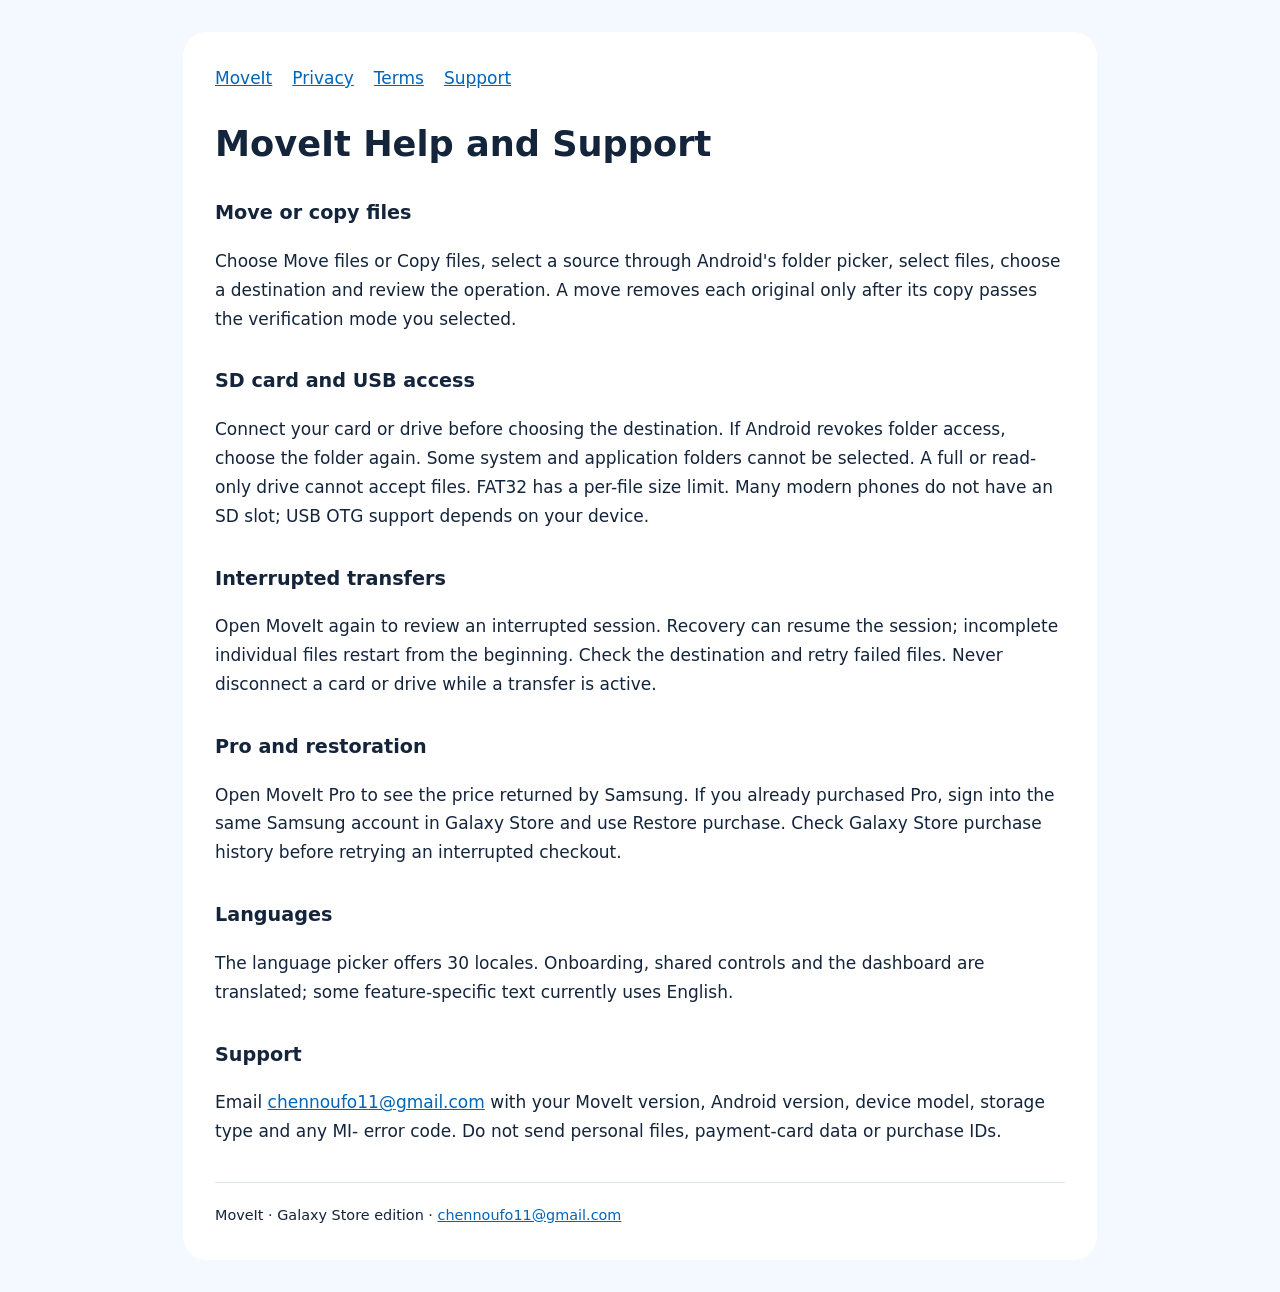
==== help.html @ 819d9bca "Prepare MoveIt Galaxy support pages and ads-off remote defaults" ====
<!doctype html>
<html lang="en"><head><meta charset="utf-8"><meta name="viewport" content="width=device-width, initial-scale=1"><title>MoveIt Help and Support</title><style>body{margin:0;background:#f4f8ff;color:#13243b;font:17px/1.7 system-ui,-apple-system,sans-serif}main{max-width:850px;margin:32px auto;padding:32px;background:white;border-radius:24px}h1{font-size:2.2rem;line-height:1.2}h2{font-size:1.2rem;margin-top:2rem}a{color:#0065b8}nav{display:flex;gap:20px;flex-wrap:wrap;margin-bottom:30px}code{overflow-wrap:anywhere}.hero{display:flex;gap:24px;align-items:center}.icon{width:112px;height:112px}footer{border-top:1px solid #dce5f0;margin-top:36px;padding-top:20px;font-size:.9rem}@media(max-width:620px){main{margin:0;padding:24px;border-radius:0}.hero{align-items:start}.icon{width:80px;height:80px}h1{font-size:1.8rem}}</style></head><body><main><nav><a href="index.html">MoveIt</a><a href="privacy.html">Privacy</a><a href="terms.html">Terms</a><a href="help.html">Support</a></nav><h1>MoveIt Help and Support</h1><h2>Move or copy files</h2><p>Choose Move files or Copy files, select a source through Android's folder picker, select files, choose a destination and review the operation. A move removes each original only after its copy passes the verification mode you selected.</p>
<h2>SD card and USB access</h2><p>Connect your card or drive before choosing the destination. If Android revokes folder access, choose the folder again. Some system and application folders cannot be selected. A full or read-only drive cannot accept files. FAT32 has a per-file size limit. Many modern phones do not have an SD slot; USB OTG support depends on your device.</p>
<h2>Interrupted transfers</h2><p>Open MoveIt again to review an interrupted session. Recovery can resume the session; incomplete individual files restart from the beginning. Check the destination and retry failed files. Never disconnect a card or drive while a transfer is active.</p>
<h2>Pro and restoration</h2><p>Open MoveIt Pro to see the price returned by Samsung. If you already purchased Pro, sign into the same Samsung account in Galaxy Store and use Restore purchase. Check Galaxy Store purchase history before retrying an interrupted checkout.</p>
<h2>Languages</h2><p>The language picker offers 30 locales. Onboarding, shared controls and the dashboard are translated; some feature-specific text currently uses English.</p>
<h2>Support</h2><p>Email <a href="mailto:chennoufo11@gmail.com">chennoufo11@gmail.com</a> with your MoveIt version, Android version, device model, storage type and any MI- error code. Do not send personal files, payment-card data or purchase IDs.</p><footer>MoveIt · Galaxy Store edition · <a href="mailto:chennoufo11@gmail.com">chennoufo11@gmail.com</a></footer></main></body></html>
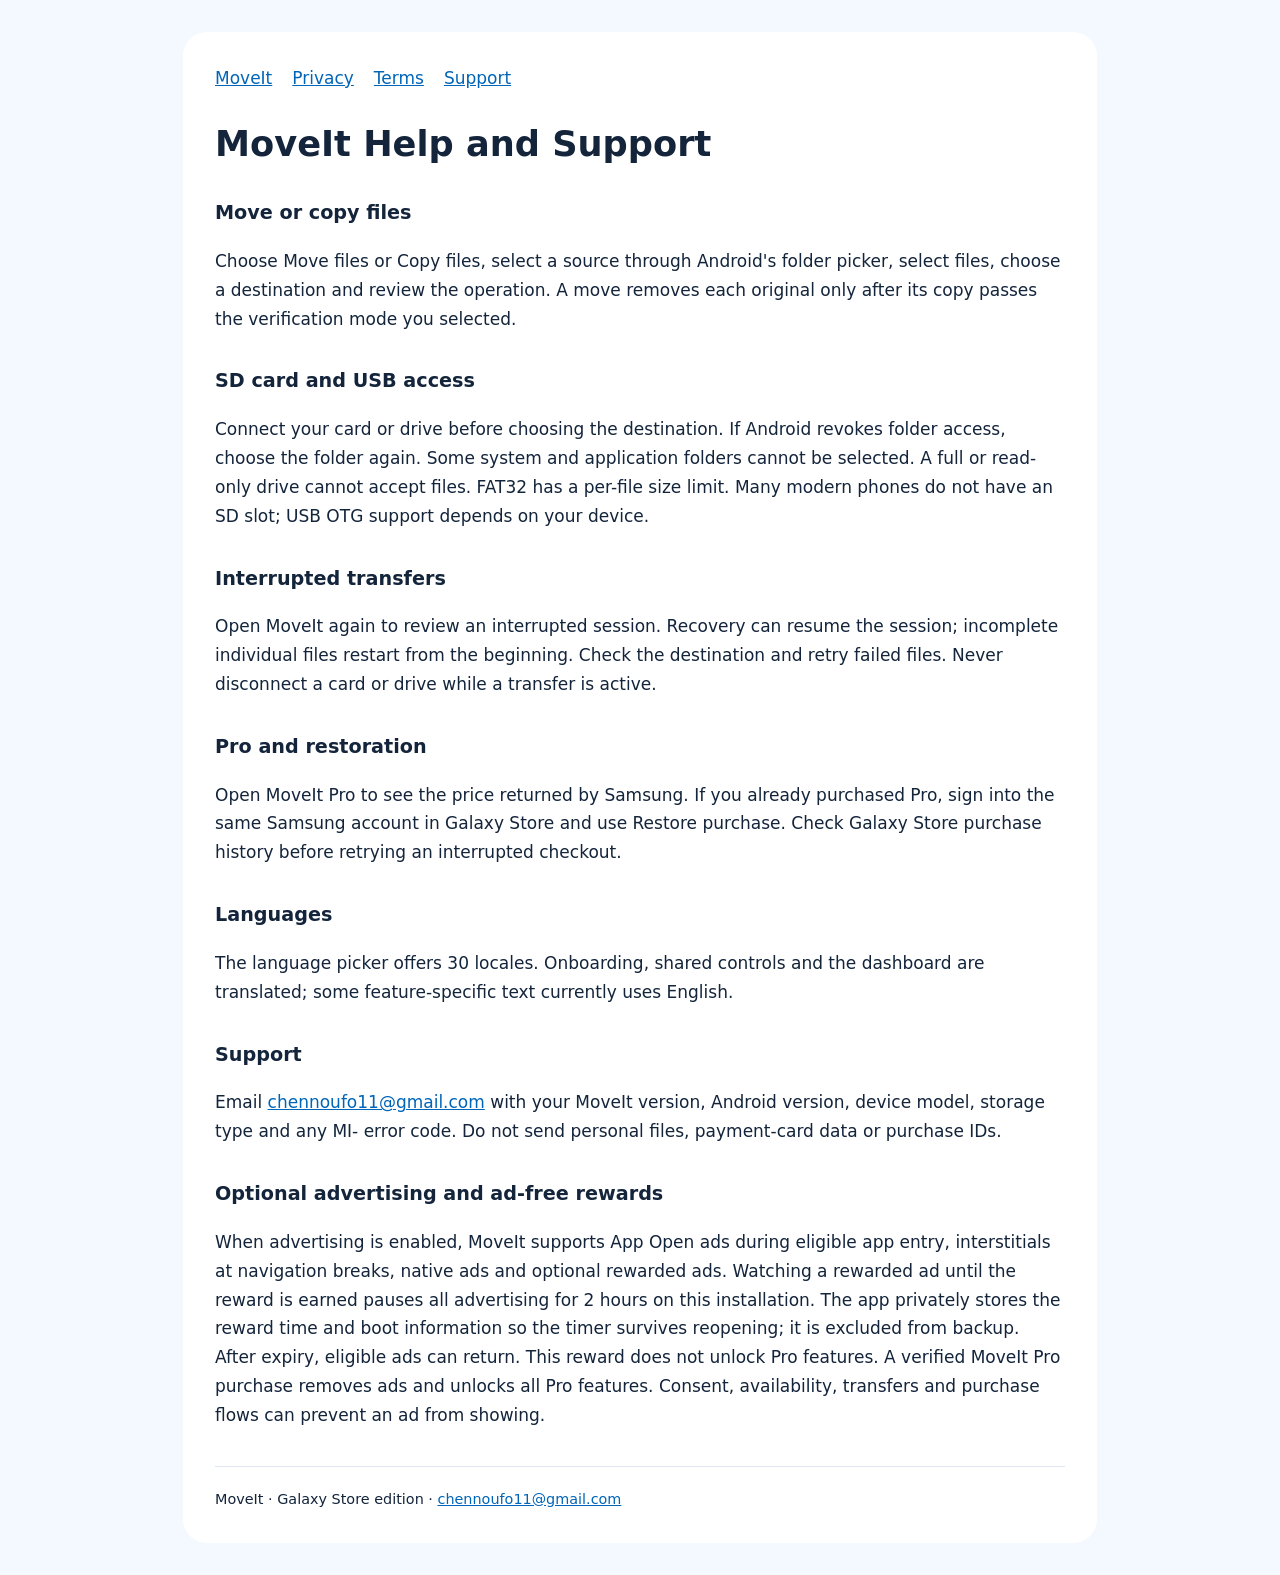
==== commit 875e2afa: "Document two-hour ad-free rewards and prepare four ad formats" ====
--- a/help.html
+++ b/help.html
@@ -4,4 +4,4 @@
 <h2>Interrupted transfers</h2><p>Open MoveIt again to review an interrupted session. Recovery can resume the session; incomplete individual files restart from the beginning. Check the destination and retry failed files. Never disconnect a card or drive while a transfer is active.</p>
 <h2>Pro and restoration</h2><p>Open MoveIt Pro to see the price returned by Samsung. If you already purchased Pro, sign into the same Samsung account in Galaxy Store and use Restore purchase. Check Galaxy Store purchase history before retrying an interrupted checkout.</p>
 <h2>Languages</h2><p>The language picker offers 30 locales. Onboarding, shared controls and the dashboard are translated; some feature-specific text currently uses English.</p>
-<h2>Support</h2><p>Email <a href="mailto:chennoufo11@gmail.com">chennoufo11@gmail.com</a> with your MoveIt version, Android version, device model, storage type and any MI- error code. Do not send personal files, payment-card data or purchase IDs.</p><footer>MoveIt · Galaxy Store edition · <a href="mailto:chennoufo11@gmail.com">chennoufo11@gmail.com</a></footer></main></body></html>
+<h2>Support</h2><p>Email <a href="mailto:chennoufo11@gmail.com">chennoufo11@gmail.com</a> with your MoveIt version, Android version, device model, storage type and any MI- error code. Do not send personal files, payment-card data or purchase IDs.</p><h2>Optional advertising and ad-free rewards</h2><p>When advertising is enabled, MoveIt supports App Open ads during eligible app entry, interstitials at navigation breaks, native ads and optional rewarded ads. Watching a rewarded ad until the reward is earned pauses all advertising for 2 hours on this installation. The app privately stores the reward time and boot information so the timer survives reopening; it is excluded from backup. After expiry, eligible ads can return. This reward does not unlock Pro features. A verified MoveIt Pro purchase removes ads and unlocks all Pro features. Consent, availability, transfers and purchase flows can prevent an ad from showing.</p><footer>MoveIt · Galaxy Store edition · <a href="mailto:chennoufo11@gmail.com">chennoufo11@gmail.com</a></footer></main></body></html>
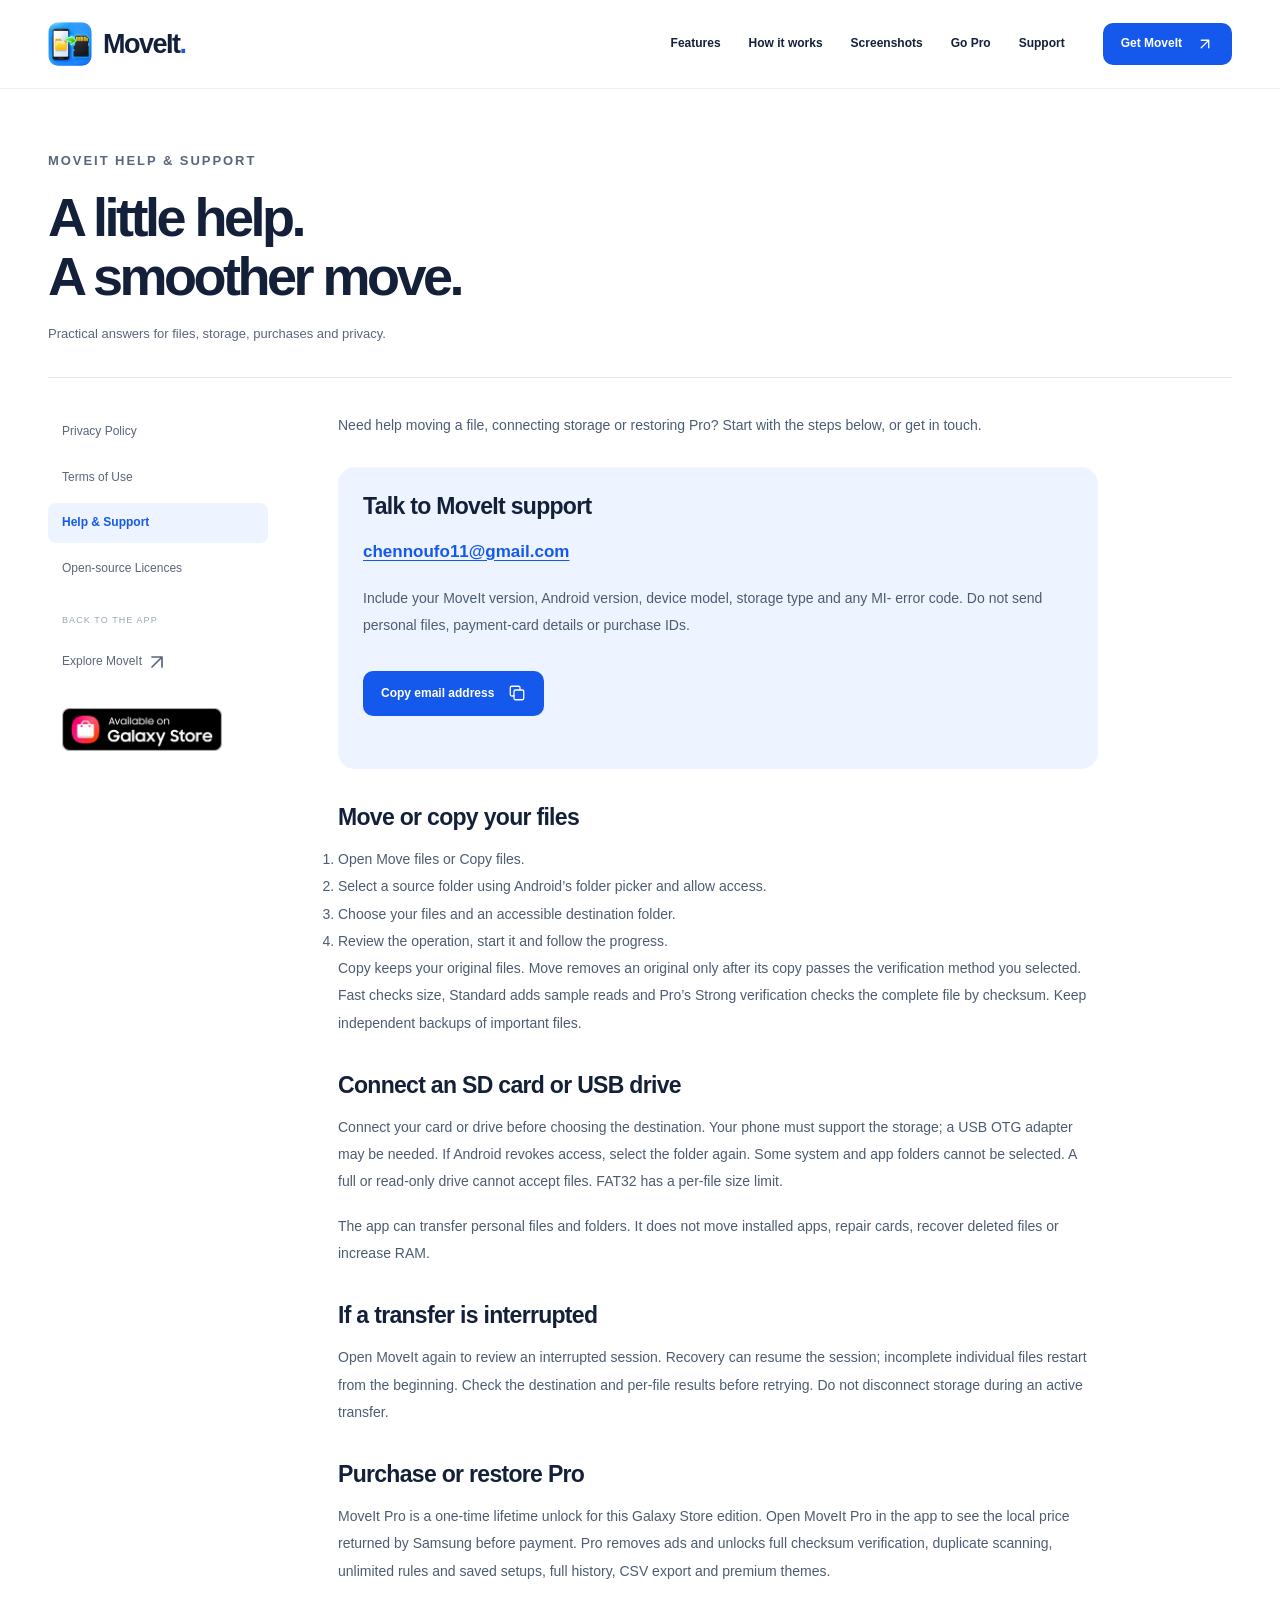
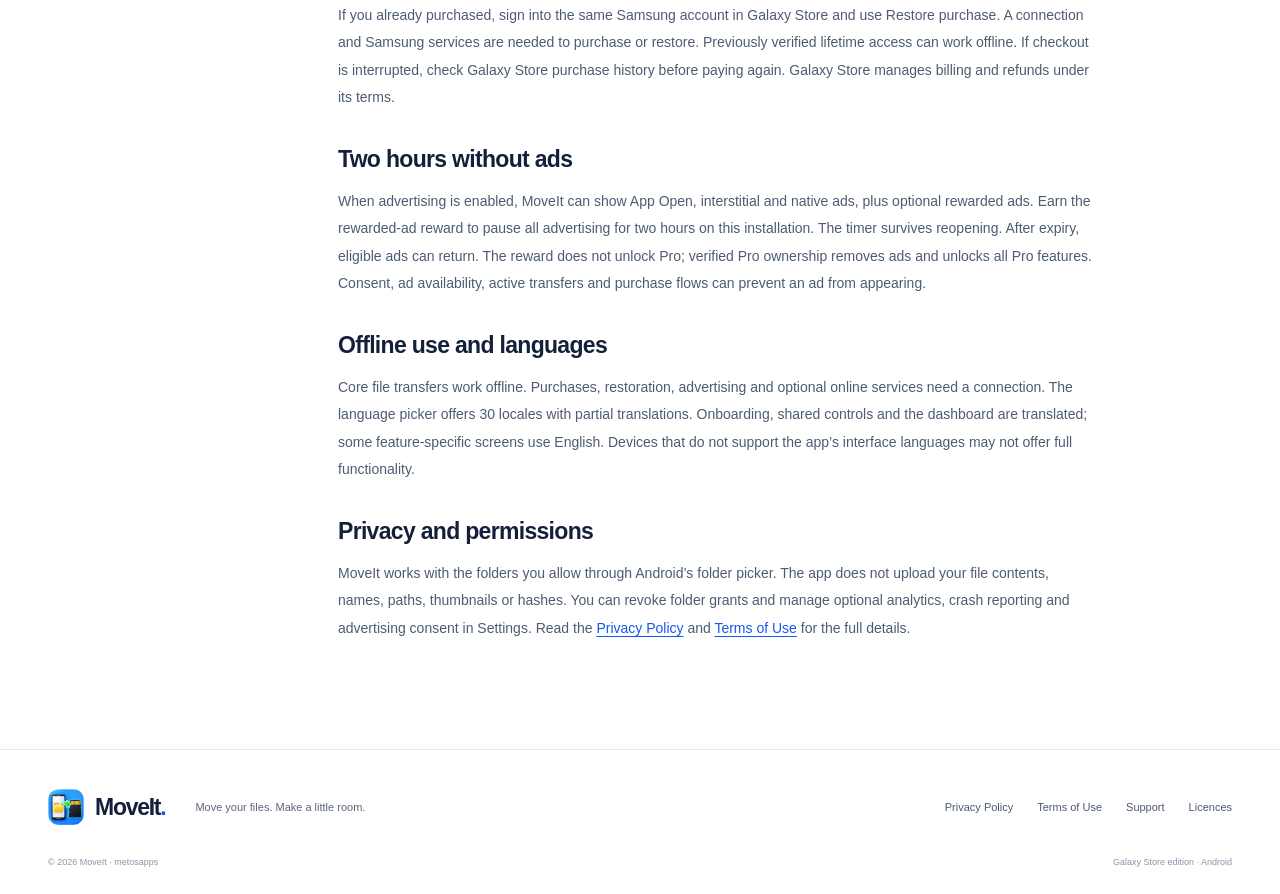
==== commit e2570577: "Build MoveIt landing page with screenshots, Pro details and support" ====
--- a/help.html
+++ b/help.html
@@ -1,7 +1,16 @@
-<!doctype html>
-<html lang="en"><head><meta charset="utf-8"><meta name="viewport" content="width=device-width, initial-scale=1"><title>MoveIt Help and Support</title><style>body{margin:0;background:#f4f8ff;color:#13243b;font:17px/1.7 system-ui,-apple-system,sans-serif}main{max-width:850px;margin:32px auto;padding:32px;background:white;border-radius:24px}h1{font-size:2.2rem;line-height:1.2}h2{font-size:1.2rem;margin-top:2rem}a{color:#0065b8}nav{display:flex;gap:20px;flex-wrap:wrap;margin-bottom:30px}code{overflow-wrap:anywhere}.hero{display:flex;gap:24px;align-items:center}.icon{width:112px;height:112px}footer{border-top:1px solid #dce5f0;margin-top:36px;padding-top:20px;font-size:.9rem}@media(max-width:620px){main{margin:0;padding:24px;border-radius:0}.hero{align-items:start}.icon{width:80px;height:80px}h1{font-size:1.8rem}}</style></head><body><main><nav><a href="index.html">MoveIt</a><a href="privacy.html">Privacy</a><a href="terms.html">Terms</a><a href="help.html">Support</a></nav><h1>MoveIt Help and Support</h1><h2>Move or copy files</h2><p>Choose Move files or Copy files, select a source through Android's folder picker, select files, choose a destination and review the operation. A move removes each original only after its copy passes the verification mode you selected.</p>
-<h2>SD card and USB access</h2><p>Connect your card or drive before choosing the destination. If Android revokes folder access, choose the folder again. Some system and application folders cannot be selected. A full or read-only drive cannot accept files. FAT32 has a per-file size limit. Many modern phones do not have an SD slot; USB OTG support depends on your device.</p>
-<h2>Interrupted transfers</h2><p>Open MoveIt again to review an interrupted session. Recovery can resume the session; incomplete individual files restart from the beginning. Check the destination and retry failed files. Never disconnect a card or drive while a transfer is active.</p>
-<h2>Pro and restoration</h2><p>Open MoveIt Pro to see the price returned by Samsung. If you already purchased Pro, sign into the same Samsung account in Galaxy Store and use Restore purchase. Check Galaxy Store purchase history before retrying an interrupted checkout.</p>
-<h2>Languages</h2><p>The language picker offers 30 locales. Onboarding, shared controls and the dashboard are translated; some feature-specific text currently uses English.</p>
-<h2>Support</h2><p>Email <a href="mailto:chennoufo11@gmail.com">chennoufo11@gmail.com</a> with your MoveIt version, Android version, device model, storage type and any MI- error code. Do not send personal files, payment-card data or purchase IDs.</p><h2>Optional advertising and ad-free rewards</h2><p>When advertising is enabled, MoveIt supports App Open ads during eligible app entry, interstitials at navigation breaks, native ads and optional rewarded ads. Watching a rewarded ad until the reward is earned pauses all advertising for 2 hours on this installation. The app privately stores the reward time and boot information so the timer survives reopening; it is excluded from backup. After expiry, eligible ads can return. This reward does not unlock Pro features. A verified MoveIt Pro purchase removes ads and unlocks all Pro features. Consent, availability, transfers and purchase flows can prevent an ad from showing.</p><footer>MoveIt · Galaxy Store edition · <a href="mailto:chennoufo11@gmail.com">chennoufo11@gmail.com</a></footer></main></body></html>
+<!doctype html><html lang="en"><head><meta charset="utf-8"><meta name="viewport" content="width=device-width,initial-scale=1"><meta name="theme-color" content="#1559ec"><title>A little help. A smoother move. — MoveIt</title><meta name="description" content="Practical answers for files, storage, purchases and privacy."><link rel="canonical" href="https://metosapps.github.io/moveit-galaxy-config/help.html"><link rel="icon" type="image/png" href="icon.png"><link rel="stylesheet" href="styles.css"><script src="site-config.js" defer></script><script src="site.js" defer></script></head><body><a class="skip-link" href="#main">Skip to content</a>
+<header class="site-header"><div class="container nav-wrap">
+<a class="brand" href="./" aria-label="MoveIt home"><img src="icon.png" width="44" height="44" alt=""><span>MoveIt<span class="brand-dot">.</span></span></a>
+<button class="menu-toggle" type="button" aria-label="Open navigation" aria-expanded="false" aria-controls="main-nav"><i data-icon="menu"></i></button>
+<nav id="main-nav" class="main-nav" aria-label="Main navigation"><a href="index.html#features">Features</a><a href="index.html#how-it-works">How it works</a><a href="index.html#screenshots">Screenshots</a><a href="index.html#pro">Go Pro</a><a href="help.html">Support</a></nav>
+<a class="button button-small nav-download" data-store-link href="https://galaxystore.samsung.com/detail/com.moveit.app.gx" target="_blank" rel="noopener">Get MoveIt <i data-icon="arrow-up-right"></i></a>
+</div></header>
+<main id="main" class="document-main container"><div class="document-heading"><p class="eyebrow">MOVEIT HELP & SUPPORT</p><h1>A little help.<br>A smoother move.</h1><p>Practical answers for files, storage, purchases and privacy.</p></div><div class="document-layout"><aside class="document-nav" aria-label="Support and legal pages"><a href="privacy.html" class="">Privacy Policy</a><a href="terms.html" class="">Terms of Use</a><a href="help.html" class="active" aria-current="page">Help & Support</a><a href="licenses.html" class="">Open-source Licences</a><span class="document-nav-caption">BACK TO THE APP</span><a href="index.html">Explore MoveIt <i data-icon="arrow-up-right"></i></a><a class="store-badge" data-store-link href="https://galaxystore.samsung.com/detail/com.moveit.app.gx" target="_blank" rel="noopener" aria-label="Download MoveIt on Galaxy Store"><img src="assets/galaxy-store-badge.png" alt="Available on Galaxy Store" width="652" height="177"></a></aside><article class="prose"><p>Need help moving a file, connecting storage or restoring Pro? Start with the steps below, or get in touch.</p>
+<div class="contact-box"><h2>Talk to MoveIt support</h2><p><a href="mailto:chennoufo11@gmail.com?subject=MoveIt%20Galaxy%20Support">chennoufo11@gmail.com</a></p><p>Include your MoveIt version, Android version, device model, storage type and any MI- error code. Do not send personal files, payment-card details or purchase IDs.</p><button class="button button-small" type="button" data-copy-email>Copy email address <i data-icon="copy"></i></button><span class="status-message" data-copy-status role="status" aria-live="polite"></span></div>
+<h2 id="transfer">Move or copy your files</h2><ol><li>Open Move files or Copy files.</li><li>Select a source folder using Android’s folder picker and allow access.</li><li>Choose your files and an accessible destination folder.</li><li>Review the operation, start it and follow the progress.</li></ol><p>Copy keeps your original files. Move removes an original only after its copy passes the verification method you selected. Fast checks size, Standard adds sample reads and Pro’s Strong verification checks the complete file by checksum. Keep independent backups of important files.</p>
+<h2 id="storage">Connect an SD card or USB drive</h2><p>Connect your card or drive before choosing the destination. Your phone must support the storage; a USB OTG adapter may be needed. If Android revokes access, select the folder again. Some system and app folders cannot be selected. A full or read-only drive cannot accept files. FAT32 has a per-file size limit.</p><p>The app can transfer personal files and folders. It does not move installed apps, repair cards, recover deleted files or increase RAM.</p>
+<h2 id="interrupted">If a transfer is interrupted</h2><p>Open MoveIt again to review an interrupted session. Recovery can resume the session; incomplete individual files restart from the beginning. Check the destination and per-file results before retrying. Do not disconnect storage during an active transfer.</p>
+<h2 id="pro">Purchase or restore Pro</h2><p>MoveIt Pro is a one-time lifetime unlock for this Galaxy Store edition. Open MoveIt Pro in the app to see the local price returned by Samsung before payment. Pro removes ads and unlocks full checksum verification, duplicate scanning, unlimited rules and saved setups, full history, CSV export and premium themes.</p><p>If you already purchased, sign into the same Samsung account in Galaxy Store and use Restore purchase. A connection and Samsung services are needed to purchase or restore. Previously verified lifetime access can work offline. If checkout is interrupted, check Galaxy Store purchase history before paying again. Galaxy Store manages billing and refunds under its terms.</p>
+<h2 id="reward">Two hours without ads</h2><p>When advertising is enabled, MoveIt can show App Open, interstitial and native ads, plus optional rewarded ads. Earn the rewarded-ad reward to pause all advertising for two hours on this installation. The timer survives reopening. After expiry, eligible ads can return. The reward does not unlock Pro; verified Pro ownership removes ads and unlocks all Pro features. Consent, ad availability, active transfers and purchase flows can prevent an ad from appearing.</p>
+<h2 id="offline">Offline use and languages</h2><p>Core file transfers work offline. Purchases, restoration, advertising and optional online services need a connection. The language picker offers 30 locales with partial translations. Onboarding, shared controls and the dashboard are translated; some feature-specific screens use English. Devices that do not support the app’s interface languages may not offer full functionality.</p>
+<h2 id="privacy">Privacy and permissions</h2><p>MoveIt works with the folders you allow through Android’s folder picker. The app does not upload your file contents, names, paths, thumbnails or hashes. You can revoke folder grants and manage optional analytics, crash reporting and advertising consent in Settings. Read the <a href="privacy.html">Privacy Policy</a> and <a href="terms.html">Terms of Use</a> for the full details.</p></article></div></main><footer class="site-footer"><div class="container"><div class="footer-top"><a class="brand" href="./"><img src="icon.png" width="36" height="36" alt=""><span>MoveIt<span class="brand-dot">.</span></span></a><p>Move your files. Make a little room.</p><nav aria-label="Footer"><a href="privacy.html">Privacy Policy</a><a href="terms.html">Terms of Use</a><a href="help.html">Support</a><a href="licenses.html">Licences</a></nav></div><div class="footer-bottom"><span>© 2026 MoveIt · metosapps</span><span>Galaxy Store edition · Android</span></div></div></footer></body></html>
--- a/styles.css
+++ b/styles.css
@@ -0,0 +1,20 @@
+@charset "UTF-8";
+:root{--ink:#142039;--muted:#5b667b;--blue:#1559ec;--blue-dark:#1046ba;--line:#e2e8f1;--paper:#fff;--pale:#f3f6fb;--green:#18814d;--radius:26px;--font:Inter,"Aptos","Helvetica Neue",Arial,sans-serif;color-scheme:light;scroll-behavior:smooth;scroll-padding-top:105px}
+*{box-sizing:border-box}body{margin:0;font:16px/1.65 var(--font);background:var(--paper);color:var(--ink);-webkit-font-smoothing:antialiased}body.modal-open{overflow:hidden}img{max-width:100%;height:auto;display:block}a{color:inherit;text-decoration:none}button,input{font:inherit}button,a{-webkit-tap-highlight-color:transparent}button{cursor:pointer}button:disabled{opacity:.4;cursor:default}button:focus-visible,a:focus-visible,summary:focus-visible,[tabindex]:focus-visible{outline:3px solid var(--blue);outline-offset:6px}p,h1,h2,h3{margin:0}ul,ol{margin:0;padding:0}svg.icon{width:24px;height:24px;display:inline-block;flex-shrink:0;vertical-align:middle;fill:none;stroke:currentColor;stroke-width:1.7;stroke-linecap:round;stroke-linejoin:round}[hidden]{display:none!important}.container{width:min(1200px,calc(100% - 96px));margin-inline:auto}.section{padding-top:112px;padding-bottom:112px}.eyebrow{font-size:11px;line-height:1.5;font-weight:750;letter-spacing:.15em;color:var(--blue);margin-bottom:22px}h1,h2,h3{letter-spacing:-.045em}h2{font-size:clamp(36px,4.2vw,55px);line-height:1.08;font-weight:720}h3{font-size:23px;line-height:1.25;font-weight:650}.fine-print{font-size:12px;line-height:1.7;color:var(--muted)}.button{display:inline-flex;gap:18px;align-items:center;justify-content:center;padding:16px 24px;border-radius:10px;background:var(--blue);color:#fff;font-size:14px;font-weight:650;border:0;transition:background .2s,transform .2s}.button:hover{background:var(--blue-dark);transform:translateY(-2px)}.button .icon{width:18px;height:18px}.button-small{padding:11px 18px;font-size:12px;gap:14px}.text-link{display:inline-flex;align-items:center;gap:14px;font-size:13px;font-weight:650;line-height:1.4}.text-link:hover{color:var(--blue)}.text-link .icon{width:17px;height:17px}.skip-link{position:fixed;top:-70px;left:20px;padding:12px 22px;background:var(--ink);color:white;z-index:1000}.skip-link:focus{top:10px}
+.site-header{position:sticky;top:0;z-index:20;background:rgba(255,255,255,.97);border-bottom:1px solid #edf0f6;backdrop-filter:blur(12px)}.nav-wrap{height:88px;display:flex;align-items:center;gap:38px}.brand{display:inline-flex;gap:11px;align-items:center;font-size:27px;font-weight:800;letter-spacing:-.055em;line-height:1}.brand img{border-radius:11px;flex-shrink:0}.brand-dot{color:var(--blue)}.main-nav{display:flex;gap:28px;margin-left:auto;font-size:12px;font-weight:600}.main-nav a{padding-block:10px}.main-nav a:hover,.site-footer nav a:hover{color:var(--blue)}.menu-toggle{display:none;border:0;background:none;padding:10px}.nav-download{flex-shrink:0}
+.hero{display:grid;grid-template-columns:1.05fr 1fr;gap:56px;align-items:center;padding-top:58px;padding-bottom:64px}.hero-copy{padding-block:28px}.hero .eyebrow{display:flex;gap:12px;align-items:center}.eyebrow-line{height:2px;width:26px;display:inline-block;background:var(--blue)}h1{font-size:clamp(58px,6.8vw,88px);line-height:1.025;font-weight:760;margin-bottom:27px;letter-spacing:-.065em}h1 span{color:var(--blue)}.hero-description{font-size:17px;line-height:1.85;max-width:440px;color:var(--muted)}.hero-actions{display:flex;align-items:center;gap:25px;flex-wrap:wrap;margin-top:32px}.store-badge{display:inline-block;border-radius:9px;transition:transform .2s;flex-shrink:0}.store-badge:hover{transform:translateY(-3px)}.store-badge img{width:205px;height:auto}.hero-note{font-size:12px;color:var(--muted);margin-top:14px}.hero-trust{margin-top:34px;display:flex;flex-wrap:wrap;gap:14px 22px;font-size:11px;color:#4a5b72}.hero-trust span{display:flex;align-items:center;gap:7px}.hero-trust .icon{width:15px;height:15px;color:var(--green)}.hero-visual{height:590px;position:relative;border-radius:40px;background:#edf4ff;isolation:isolate;overflow:hidden}.visual-orbit{position:absolute;z-index:-1;border:1px solid #d5e5ff;border-radius:50%;width:510px;height:510px;top:60px;left:10px}.orbit-two{width:390px;height:390px;top:120px;left:70px}.visual-label{position:absolute;top:25px;left:0;right:0;text-align:center;font-size:9px;font-weight:750;letter-spacing:.18em;color:#6483b4}.phone{background:#151b27;border:5px solid #151b27;border-radius:31px;overflow:hidden;box-shadow:0 22px 55px #14203930;position:relative}.phone img{width:100%;height:auto;display:block;border-radius:25px}.hero-phone{position:absolute;width:222px;left:calc(50% - 111px);top:59px;transform:rotate(-7deg);z-index:1}.phone-camera{position:absolute;top:8px;left:calc(50% - 5px);width:9px;height:9px;background:#20283a;border:1px solid #555e70;border-radius:100%}.floating-card{position:absolute;background:white;border:1px solid #e2eaf6;box-shadow:0 12px 30px #17355c12;border-radius:16px;z-index:3}.floating-card strong{display:block;font-size:12px;letter-spacing:-.025em;line-height:1.5}.floating-card span{display:block;font-size:9px;color:var(--muted);line-height:1.6}.media-float{display:flex;gap:11px;align-items:center;padding:13px 17px;left:17px;top:122px;transform:rotate(-4deg)}.file-glyph{color:var(--blue);background:#edf4ff;width:34px;height:38px;border-radius:7px;display:grid;place-items:center}.file-glyph .icon{width:23px;height:23px}.sd-float{padding:18px;right:15px;top:267px;transform:rotate(6deg);min-width:120px}.sd-graphic{display:flex;gap:3px;background:#17233a;clip-path:polygon(0 0,75% 0,100% 22%,100% 100%,0 100%);width:49px;height:60px;padding:9px 6px;margin:0 0 12px}.sd-graphic span{width:5px;height:19px;border-radius:1px;background:#f2cb55}.verify-float{padding:15px 20px;display:flex;align-items:center;gap:12px;bottom:35px;left:38px;right:38px;transform:rotate(2deg)}.verified-icon{color:var(--green);background:#eaf6ef;display:grid;place-items:center;width:34px;height:34px;border-radius:50%}.verified-icon .icon{width:19px;height:19px}
+.file-strip{border-top:1px solid var(--line);border-bottom:1px solid var(--line);padding:27px 0;display:flex;align-items:center;justify-content:space-between;gap:22px}.file-strip>span{display:flex;align-items:center;gap:10px;color:#4d5e75;font-size:13px;font-weight:600}.file-strip .icon{color:#8da1bd;width:22px;height:22px}.file-strip .strip-label{font-size:9px;letter-spacing:.12em;color:#77849b;font-weight:650;max-width:140px}.section-heading{display:flex;justify-content:space-between;gap:50px;align-items:flex-end;margin-bottom:44px}.section-heading>p{font-size:15px;line-height:1.85;color:var(--muted);max-width:325px;padding-bottom:3px}.section-heading .eyebrow{margin-bottom:19px}.feature-grid{display:grid;grid-template-columns:repeat(3,minmax(0,1fr));gap:20px}.feature{background:var(--pale);padding:31px;border-radius:var(--radius);min-width:0;position:relative}.feature h3{margin:23px 0 14px}.feature p{font-size:13px;line-height:1.85;color:var(--muted)}.feature-icon{color:var(--blue);display:inline-flex}.feature-icon .icon{width:27px;height:27px}.feature-wide{grid-column:span 2;display:grid;grid-template-columns:1.1fr .9fr;gap:25px;padding:36px}.feature-wide h3{font-size:30px}.feature-wide .fine-print{grid-column:span 2;font-size:10px;align-self:end;margin-top:5px}.connection-diagram{display:flex;align-items:center;justify-content:center;gap:13px}.device-node{display:flex;align-items:center;flex-direction:column;gap:16px;color:var(--blue)}.device-node .icon{width:51px;height:51px;stroke-width:1.3}.device-node span{color:#67788e;font-size:8px;letter-spacing:.12em;font-weight:700}.connection-line{display:flex;align-items:center;color:#7f9ed9;margin-bottom:25px}.connection-line .icon{width:34px}.feature-blue{background:#edf3ff}.storage-art{display:flex;gap:4px;height:22px;border-radius:6px;overflow:hidden;margin-top:29px}.storage-art span:nth-child(1){background:var(--blue);width:38%}.storage-art span:nth-child(2){background:#719af4;width:26%}.storage-art span:nth-child(3){background:#a9c3ff;width:16%}.storage-art span:nth-child(4){background:#d9e5fc;flex:1}.storage-legend{display:flex;gap:17px;font-size:9px;color:#65758c;margin-top:10px}.storage-legend span:before{content:"";display:inline-block;width:5px;height:5px;background:var(--blue);border-radius:50%;margin-right:5px}.storage-legend span:nth-child(2):before{background:#719af4}.storage-legend span:nth-child(3):before{background:#a9c3ff}
+.workflow-section{background:#f5f8ff;padding:88px 0}.workflow-layout{display:grid;grid-template-columns:1fr 1fr;gap:100px;align-items:center}.workflow-visual{height:610px;position:relative;display:grid;place-items:center;isolation:isolate}.workflow-circle{position:absolute;width:430px;height:430px;max-width:100%;border-radius:50%;background:#e4edff;z-index:-1}.workflow-phone{width:238px;transform:rotate(5deg);border-width:5px}.workflow-sticker{position:absolute;bottom:14px;left:18px;display:flex;align-items:center;gap:10px;background:white;box-shadow:0 12px 35px #234a8c14;border:1px solid #e4eaf4;padding:15px 24px;border-radius:12px;font-size:12px;font-weight:650;transform:rotate(-4deg)}.workflow-sticker .icon{color:var(--blue);width:18px;height:18px}.section-intro{font-size:15px;color:var(--muted);line-height:1.8;margin-top:22px}.steps{list-style:none;margin-top:31px;display:flex;flex-direction:column;gap:23px}.steps li{display:flex;gap:19px;align-items:flex-start}.steps li>span{border:1px solid #cfdcf3;color:var(--blue);font-size:10px;font-weight:650;width:33px;height:33px;flex-shrink:0;border-radius:50%;display:grid;place-items:center;margin-top:2px}.steps h3{font-size:17px;letter-spacing:-.025em;margin-bottom:4px}.steps p{font-size:12px;color:var(--muted);line-height:1.75;max-width:300px}
+.verification-section{display:grid;grid-template-columns:.85fr 1.15fr;gap:100px;align-items:center}.verification-copy h2 span{color:var(--blue)}.verification-copy>p:not(.eyebrow){font-size:14px;color:var(--muted);margin-top:23px;max-width:340px;line-height:1.85}.verification-copy>.fine-print{font-size:11px!important}.mode-panel{border:1px solid var(--line);border-radius:var(--radius);padding:25px;background:white}.segmented{display:flex;padding:4px;background:#f0f3f8;border-radius:10px;gap:4px}.segmented button{width:50%;padding:11px;border:0;border-radius:7px;background:transparent;font-size:12px;font-weight:600;color:var(--muted)}.segmented button.active{color:var(--blue);background:white;box-shadow:0 2px 8px #1b2a4210}.mode-diagram{display:flex;align-items:center;justify-content:space-between;gap:9px;margin:36px 15px 25px}.mode-diagram>div{display:flex;flex-direction:column;gap:10px;text-align:center}.mode-diagram small{font-size:10px;color:var(--muted)}.round-icon{width:60px;height:60px;border-radius:19px;background:#edf3ff;display:grid;place-items:center;color:var(--blue)}.round-icon .icon{width:29px;height:29px}.check-round{background:#eaf7f0;color:var(--green)}.diagram-arrow{width:21px!important;color:#a3b3c8;margin-bottom:25px}.mode-content{padding:0 6px}.mode-content h3{font-size:20px}.mode-content p{font-size:12px;color:var(--muted);line-height:1.85;margin-top:12px;min-height:90px}.mode-outcome{display:flex;align-items:center;gap:7px;color:var(--green);font-size:10px;margin-top:16px;font-weight:600}.mode-outcome .icon{width:15px;height:15px}.verification-levels{border-top:1px solid var(--line);padding-top:23px;margin-top:25px;display:flex;justify-content:space-between;gap:10px;font-size:12px;font-weight:650}.verification-levels small{display:block;font-size:9px;color:var(--muted);font-weight:400;margin-top:4px}.verification-levels b{font-size:7px;background:#e8efff;border-radius:4px;padding:3px;color:var(--blue);margin-left:2px}
+.screens-section{background:#f4f7fb}.gallery-controls{display:flex;gap:9px;padding-bottom:5px}.round-button{border:1px solid #d6dfed;background:transparent;border-radius:50%;padding:0;display:grid;place-items:center;width:41px;height:41px;color:var(--ink);transition:background .2s;flex-shrink:0}.round-button:hover{background:#e8eff9}.round-button .icon{width:18px;height:18px}.gallery-tabs{display:flex;gap:25px;margin-bottom:28px;border-bottom:1px solid #dce4ef}.gallery-tabs button{padding:0 0 14px;border:0;border-bottom:2px solid transparent;background:none;color:var(--muted);font-size:12px;font-weight:600}.gallery-tabs button.active{color:var(--blue);border-bottom-color:var(--blue)}.gallery-tabs button span{font-size:9px;padding:2px 6px;border-radius:4px;background:#e5ecf6;margin-left:6px}.gallery-track{display:flex;gap:23px;overflow-x:auto;overscroll-behavior-x:contain;scroll-snap-type:x mandatory;padding:5px 2px 22px;scrollbar-width:thin;scrollbar-color:#b2c3de transparent}.screenshot-card{margin:0;flex:0 0 calc((100% - 69px)/4);min-width:208px;scroll-snap-align:start}.screenshot-open{width:100%;display:block;border:1px solid #dde5f1;background:#fff;border-radius:22px;padding:0;overflow:hidden;transition:transform .2s,box-shadow .2s}.screenshot-open:hover{transform:translateY(-4px);box-shadow:0 10px 25px #16365a15}.screenshot-open img{width:100%;height:auto;aspect-ratio:9/20;object-fit:contain;background:#f8f9fd}.gallery-promotional .screenshot-open img{aspect-ratio:941/1672}.screenshot-card figcaption{margin:16px 1px 0}.screenshot-card figcaption>span{font-size:8px;letter-spacing:.12em;font-weight:650;color:#75849b}.screenshot-card h3{font-size:13px;line-height:1.5;letter-spacing:-.02em;margin-top:4px}.gallery-note{margin-top:10px;font-size:11px}
+.pro-panel{background:#12213d;color:#fff;border-radius:32px;padding:57px;display:grid;grid-template-columns:1fr 1fr;gap:70px;overflow:hidden}.pro-label{color:#95b8ff;display:inline-flex;align-items:center;gap:10px;font-size:10px;letter-spacing:.16em;font-weight:700;margin-bottom:23px}.pro-label .icon{width:19px;height:19px}.pro-copy h2{font-size:42px;line-height:1.13}.pro-copy>p{font-size:13px;color:#b1bfd6;margin-top:20px;line-height:1.85;max-width:370px}.pro-benefits{list-style:none;font-size:12px;display:flex;flex-direction:column;gap:12px;margin:26px 0 28px;color:#dce7f9}.pro-benefits li{display:flex;align-items:center;gap:9px}.pro-benefits .icon{width:15px;height:15px;color:#7bbdff}.button-white{background:white;color:var(--ink);font-size:12px;padding:14px 18px}.button-white:hover{background:#e3edff;color:var(--ink)}.pro-copy>.pro-footnote{font-size:10px;color:#8f9db5;margin-top:14px}.pro-features{display:grid;grid-template-columns:1fr;align-content:center}.pro-features>div{display:flex;align-items:center;gap:17px;border-bottom:1px solid #ffffff16;padding:16px 0}.pro-features>div:last-child{border:0}.pro-features>div>.icon{width:23px;height:23px;color:#92b8ff}.pro-features strong{display:block;font-size:13px;font-weight:550}.pro-features small{display:block;font-size:10px;color:#9baecb;margin-top:4px}.reward-strip{display:flex;gap:27px;align-items:center;background:#eef4ff;padding:29px 35px;border-radius:22px;margin-top:22px}.reward-time{font-size:47px;letter-spacing:-.05em;line-height:1;color:var(--blue);font-weight:700;min-width:64px;text-align:center}.reward-time span{display:block;font-size:8px;letter-spacing:.16em;margin-top:7px}.reward-strip h3{font-size:19px;margin-bottom:7px}.reward-strip p{font-size:12px;line-height:1.85;color:var(--muted);max-width:760px}.reward-icon{margin-left:auto;width:34px!important;height:34px!important;color:var(--blue)}
+.faq-section{padding-top:20px;display:grid;grid-template-columns:.8fr 1.2fr;gap:110px}.faq-section .text-link{margin-top:23px}.faq-list details{border-bottom:1px solid var(--line)}.faq-list details:first-child{border-top:1px solid var(--line)}.faq-list summary{cursor:pointer;list-style:none;display:flex;align-items:center;justify-content:space-between;gap:22px;font-size:13px;font-weight:600;padding:23px 0;line-height:1.6}.faq-list summary::-webkit-details-marker{display:none}.faq-list summary .icon{color:#7990ad;width:17px;height:17px;transition:transform .2s}.faq-list details[open] summary .icon{transform:rotate(45deg)}.faq-list details p{color:var(--muted);font-size:12px;line-height:1.9;padding:0 29px 23px 0}.faq-list a,.prose a{color:var(--blue);text-decoration:underline;text-underline-offset:3px}
+.download-section{position:relative;padding:64px 70px;background:#eff4ff;border-radius:32px;margin-bottom:92px;display:flex;justify-content:space-between;align-items:flex-end;gap:30px}.download-section>div>img{margin-bottom:27px;border-radius:19px}.download-section .eyebrow{font-size:10px;margin-bottom:16px}.download-section h2{font-size:51px;line-height:1.1}.download-section p:not(.eyebrow){font-size:14px;color:var(--muted);margin-top:17px}.download-section .store-badge{margin-top:25px}.download-note{display:flex;align-items:center;gap:12px;padding-bottom:5px;font-size:12px;color:var(--muted);line-height:1.8}.download-note .icon{width:30px;height:30px;color:var(--blue)}.download-note a{font-size:11px;color:var(--ink)}.download-note a:hover{text-decoration:underline}.site-footer{border-top:1px solid var(--line);padding:39px 0 24px}.footer-top{display:flex;align-items:center;gap:30px}.footer-top .brand{font-size:23px}.footer-top>p{font-size:11px;color:var(--muted)}.site-footer nav{display:flex;gap:24px;margin-left:auto;font-size:11px;color:#4b5a71}.footer-bottom{display:flex;justify-content:space-between;color:#8a95a6;font-size:9px;margin-top:30px;gap:20px}
+.lightbox{border:0;outline:0;border-radius:18px;padding:20px;background:#111c30;color:white;max-width:min(1000px,94vw);width:1000px;max-height:95dvh;overflow:auto;box-shadow:0 20px 80px #0006}.lightbox::backdrop{background:#091120d9;backdrop-filter:blur(8px)}.lightbox-bar{display:flex;justify-content:space-between;align-items:center;gap:20px;margin-bottom:14px;font-size:13px}.lightbox .round-button{color:white;border-color:#ffffff40}.lightbox .round-button:hover{background:#ffffff15}.lightbox-image-wrap{display:flex;justify-content:center;align-items:center;height:calc(90dvh - 146px)}.lightbox-image-wrap img{max-height:100%;width:auto;max-width:100%;object-fit:contain;border-radius:6px}.lightbox-bottom{display:flex;align-items:center;justify-content:center;gap:25px;margin-top:15px;font-size:11px;color:#c1d0e6}.noscript-note{text-align:center;background:#f1f5fc;padding:16px;font-size:13px}
+.document-main{padding:62px 0 90px}.document-heading{padding-bottom:32px;border-bottom:1px solid var(--line);margin-bottom:34px}.document-heading h1{font-size:54px;line-height:1.1;max-width:800px;margin:17px 0}.document-heading .eyebrow{margin-bottom:0}.document-heading>p{font-size:13px;color:var(--muted)}.document-layout{display:grid;grid-template-columns:220px minmax(0,760px);gap:70px;align-items:start}.document-nav{position:sticky;top:125px;display:flex;flex-direction:column;gap:6px;font-size:12px}.document-nav a{display:block;padding:10px 14px;border-radius:8px;color:var(--muted)}.document-nav a.active{background:#edf3ff;color:var(--blue);font-weight:650}.document-nav a:hover{color:var(--blue)}.document-nav .document-nav-caption{font-size:9px;letter-spacing:.12em;color:#9aa7b8;margin:18px 14px 6px}.prose{font-size:14px;line-height:1.95;color:#4d5c72;overflow-wrap:anywhere}.prose h2{font-size:23px;line-height:1.3;color:var(--ink);margin-top:34px;margin-bottom:13px;letter-spacing:-.03em}.prose h2:first-child{margin-top:0}.prose p{margin-bottom:17px}.prose ul{padding-left:20px;margin:15px 0}.prose code{font-size:12px;background:#f0f4fa;border-radius:5px;padding:3px 6px;color:#35537c}.prose .contact-box{padding:25px;background:#edf3ff;border-radius:17px;margin:28px 0}.prose .contact-box h2{margin-top:0}.prose .contact-box a{font-size:17px;font-weight:600}.prose .contact-box button{margin-top:14px}.status-message{font-size:11px;color:var(--green);display:block;margin-top:8px;min-height:20px}.document-nav .store-badge{padding:0;background:none;margin:18px 14px}.document-nav .store-badge img{width:160px}
+@media(min-width:1450px){.hero{gap:80px}.hero-visual{height:620px}.hero-phone{width:235px;left:calc(50% - 117px)}.sd-float{top:285px}.media-float{top:134px}.verify-float{bottom:32px}}
+@media(max-width:1100px){.container{width:calc(100% - 64px)}.main-nav{gap:18px}.nav-wrap{gap:23px}.hero{gap:30px}.hero-visual{height:555px}.hero-phone{width:208px;left:calc(50% - 104px)}.media-float{left:8px;top:115px;padding:11px;gap:8px}.sd-float{right:7px;top:255px;padding:14px;min-width:102px}.verify-float{left:18px;right:18px;padding:13px}.hero-actions{gap:22px}.store-badge img{width:185px}.hero-actions>.text-link{font-size:11px}.workflow-layout{gap:60px}.verification-section{gap:55px}.feature{padding:26px}.feature-wide{padding:29px;gap:18px}.connection-diagram{gap:9px}.device-node .icon{width:43px;height:43px}.connection-line .icon{width:26px}.pro-panel{padding:43px;gap:44px}.pro-copy h2{font-size:36px}.faq-section{gap:70px}.download-section{padding:55px}.footer-top>p{display:none}.document-layout{gap:40px}}
+@media(max-width:850px){.container{width:calc(100% - 48px)}.nav-wrap{height:76px;gap:22px}.brand{font-size:25px}.brand img{width:39px;height:39px}.main-nav{gap:14px;font-size:11px}.main-nav a:nth-child(2){display:none}.nav-download{font-size:11px;padding:10px 12px;gap:10px}.hero{gap:20px;padding-top:38px;padding-bottom:47px}.hero-visual{height:515px;border-radius:30px}.hero-phone{width:195px;left:calc(50% - 97px);top:53px}.media-float{top:99px}.media-float strong{font-size:10px}.media-float span{font-size:7px}.media-float .file-glyph{width:28px;height:30px}.sd-float{top:255px;right:5px;min-width:90px;padding:12px}.sd-float strong{font-size:10px}.sd-float>span{font-size:7px}.sd-graphic{width:40px;height:49px;padding:7px 4px;gap:2px}.verify-float{bottom:19px;left:10px;right:10px;padding:12px 9px;gap:8px}.verify-float strong{font-size:10px}.verify-float span{font-size:8px}.verified-icon{width:28px;height:28px}.hero h1{font-size:58px}.hero-description{font-size:14px;line-height:1.85}.hero .eyebrow{font-size:9px;gap:7px;letter-spacing:.1em}.eyebrow-line{width:18px}.hero-actions{margin-top:25px;gap:20px;align-items:flex-start;flex-direction:column}.hero-trust{margin-top:23px;gap:8px;font-size:9px;flex-direction:column}.hero-note{font-size:10px}.hero-actions>.text-link{font-size:12px}.file-strip{gap:13px;padding:24px 0}.file-strip>span{font-size:10px;gap:7px}.file-strip .strip-label{font-size:8px;max-width:100px}.file-strip .icon{width:18px;height:18px}.section{padding-top:80px;padding-bottom:80px}.section-heading{gap:35px;margin-bottom:32px}.section-heading>p{max-width:270px;font-size:13px}.feature-grid{gap:14px}.feature{padding:23px}.feature h3{font-size:20px}.feature p{font-size:12px}.feature-wide h3{font-size:25px}.feature-wide{grid-template-columns:1fr 1fr;gap:12px}.connection-diagram{gap:6px}.device-node .icon{width:35px;height:35px}.connection-line .icon{width:23px}.device-node span{font-size:7px}.storage-legend{gap:10px;font-size:8px}.workflow-layout{gap:40px}.workflow-visual{height:560px}.workflow-phone{width:215px}.workflow-sticker{font-size:10px;padding:13px;left:0;bottom:18px}.workflow-copy h2{font-size:37px}.steps{gap:20px}.steps h3{font-size:15px}.steps p{font-size:11px}.section-intro{font-size:13px}.verification-section{gap:35px}.verification-copy h2{font-size:40px}.verification-copy>p:not(.eyebrow){font-size:12px}.mode-panel{padding:20px}.mode-diagram{margin:30px 2px 25px;gap:5px}.round-icon{width:48px;height:48px;border-radius:15px}.round-icon .icon{width:24px;height:24px}.mode-content h3{font-size:18px}.mode-content p{font-size:11px;min-height:100px}.mode-outcome{font-size:9px}.verification-levels{font-size:11px;gap:8px}.verification-levels small{font-size:8px}.pro-panel{padding:35px;gap:35px}.pro-copy h2{font-size:32px}.pro-copy>p{font-size:12px}.pro-benefits{font-size:11px}.pro-copy .button{font-size:11px;gap:10px;padding:13px}.pro-features strong{font-size:12px}.pro-features small{font-size:9px}.pro-features>div{gap:12px;padding:15px 0}.reward-strip{gap:20px;padding:24px}.reward-strip h3{font-size:17px}.reward-strip p{font-size:11px}.reward-time{font-size:40px}.faq-section{padding-top:10px;gap:45px}.faq-section h2{font-size:37px}.faq-list summary{font-size:12px;padding:21px 0}.download-section{padding:45px;margin-bottom:70px}.download-section h2{font-size:41px}.download-note{font-size:10px;gap:8px}.download-note a{font-size:10px}.download-note .icon{width:25px;height:25px}.document-layout{grid-template-columns:170px minmax(0,1fr);gap:30px}.document-heading h1{font-size:44px}}
+@media(max-width:640px){:root{scroll-padding-top:88px}.container{width:calc(100% - 40px)}.nav-wrap{height:72px;gap:16px;position:relative}.brand{font-size:25px;gap:9px}.brand img{width:37px;height:37px;border-radius:9px}.nav-download{margin-left:auto;font-size:10px;padding:9px 12px;gap:7px}.nav-download .icon{width:14px;height:14px}.menu-toggle{display:block;order:3;padding:6px}.menu-toggle .icon{width:22px;height:22px}.main-nav{display:none;position:absolute;top:72px;left:-20px;right:-20px;background:white;flex-direction:column;padding:18px 24px 22px;gap:0;border-bottom:1px solid var(--line);box-shadow:0 15px 20px #11244b08;font-size:14px}.main-nav.open{display:flex}.main-nav a{padding:11px 0}.main-nav a:nth-child(2){display:block}.hero{grid-template-columns:1fr;gap:33px;padding-top:43px;padding-bottom:38px}.hero-copy{padding:0}.hero .eyebrow{font-size:9px;letter-spacing:.13em;gap:9px;margin-bottom:21px}.eyebrow-line{width:23px}.hero h1{font-size:clamp(57px,14vw,78px);line-height:1.02;margin-bottom:23px}.hero-description{font-size:15px;line-height:1.85;max-width:430px}.hero-actions{flex-direction:row;align-items:center;gap:20px;margin-top:26px}.store-badge img{width:174px}.hero-actions>.text-link{font-size:11px;gap:7px}.hero-actions>.text-link .icon{width:15px;height:15px}.hero-note{font-size:10px;margin-top:13px}.hero-trust{flex-direction:row;gap:14px;margin-top:23px;font-size:9px}.hero-trust .icon{width:12px;height:12px}.hero-visual{height:520px;max-width:460px;width:100%;margin:auto;border-radius:28px}.hero-phone{width:199px;left:calc(50% - 99px);top:50px}.visual-orbit{width:440px;height:440px;left:calc(50% - 220px);top:55px}.orbit-two{width:325px;height:325px;left:calc(50% - 162px);top:112px}.visual-label{font-size:8px;top:20px}.media-float{left:12px;top:110px;padding:11px 13px}.media-float strong{font-size:11px}.media-float span{font-size:8px}.sd-float{right:13px;top:245px;padding:15px;min-width:103px}.sd-float strong{font-size:11px}.sd-float>span{font-size:8px}.sd-graphic{width:44px;height:55px}.verify-float{bottom:23px;left:22px;right:22px;padding:14px;gap:12px}.verify-float strong{font-size:11px}.verify-float span{font-size:9px}.verified-icon{width:32px;height:32px}.file-strip{display:grid;grid-template-columns:repeat(2,1fr);gap:17px 22px;padding:25px 0}.file-strip .strip-label{grid-column:span 2;max-width:100%;font-size:8px;margin-bottom:2px}.file-strip>span{font-size:11px}.file-strip .icon{width:18px;height:18px}.section{padding-top:68px;padding-bottom:68px}.eyebrow{font-size:9px;letter-spacing:.14em;margin-bottom:18px}h2{font-size:39px;line-height:1.1}.section-heading{display:block;margin-bottom:29px}.section-heading>p{margin-top:23px;max-width:390px;font-size:13px}.section-heading .eyebrow{margin-bottom:18px}.feature-grid{grid-template-columns:1fr;gap:15px}.feature{padding:27px;border-radius:21px}.feature h3{font-size:23px;margin-top:20px;margin-bottom:12px}.feature p{font-size:13px;line-height:1.8}.feature-wide{grid-column:auto;grid-template-columns:1fr;gap:0}.feature-wide h3{font-size:28px}.connection-diagram{padding:30px 0 24px;gap:25px}.device-node .icon{width:48px;height:48px}.device-node span{font-size:8px}.connection-line .icon{width:35px}.feature-wide .fine-print{grid-column:auto;font-size:10px}.feature-blue h3 br{display:none}.storage-art{margin-top:23px;max-width:400px}.storage-legend{font-size:9px;gap:20px}.workflow-section{padding:65px 0}.workflow-layout{grid-template-columns:1fr;gap:25px}.workflow-visual{order:2;height:535px;margin-top:15px}.workflow-circle{width:350px;height:350px}.workflow-phone{width:215px}.workflow-sticker{bottom:4px;left:12px;font-size:11px;padding:14px 18px}.workflow-copy h2{font-size:39px}.steps{gap:24px;margin-top:29px}.steps h3{font-size:17px}.steps p{font-size:12px;max-width:100%}.steps li>span{width:34px;height:34px}.section-intro{font-size:14px}.verification-section{grid-template-columns:1fr;gap:32px}.verification-copy h2{font-size:42px}.verification-copy>p:not(.eyebrow){font-size:13px;max-width:100%}.verification-copy>.fine-print{font-size:10px!important}.mode-panel{padding:23px;border-radius:22px}.mode-diagram{margin:32px 8px 26px;gap:8px}.round-icon{width:57px;height:57px;border-radius:18px}.round-icon .icon{width:28px;height:28px}.mode-content h3{font-size:20px}.mode-content p{font-size:12px;min-height:96px}.mode-outcome{font-size:9px;line-height:1.5}.verification-levels{font-size:11px}.verification-levels small{font-size:8px}.screens-section .section-heading{display:flex;align-items:flex-end;gap:10px}.screens-section h2{font-size:34px}.gallery-controls{gap:7px;padding-bottom:0}.round-button{width:33px;height:33px}.round-button .icon{width:15px;height:15px}.gallery-tabs{gap:22px;margin-top:26px;margin-bottom:22px}.gallery-tabs button{font-size:11px}.gallery-track{gap:17px;padding-bottom:20px}.screenshot-card{flex-basis:64%;min-width:208px;max-width:290px}.screenshot-card h3{font-size:12px}.gallery-note{font-size:10px;line-height:1.8}.pro-panel{grid-template-columns:1fr;gap:28px;border-radius:24px;padding:31px 27px}.pro-copy h2{font-size:34px}.pro-copy>p{font-size:13px}.pro-benefits{font-size:11px}.pro-copy .button{font-size:11px;padding:14px 15px;gap:13px}.pro-label{font-size:9px}.pro-features strong{font-size:12px}.pro-features small{font-size:10px}.pro-features>div{gap:15px;padding:17px 0}.pro-features>div:first-child{border-top:1px solid #ffffff16}.pro-features .icon{width:22px;height:22px}.reward-strip{padding:25px 23px;border-radius:21px;gap:20px;align-items:flex-start}.reward-time{font-size:39px;min-width:44px;margin-top:4px}.reward-time span{font-size:7px}.reward-strip h3{font-size:17px}.reward-strip p{font-size:11px;line-height:1.85}.reward-icon{display:none!important}.faq-section{grid-template-columns:1fr;gap:34px;padding-top:6px}.faq-section h2{font-size:39px}.faq-section .section-intro{font-size:13px;margin-top:17px}.faq-section .text-link{margin-top:17px}.faq-list summary{font-size:13px;gap:15px;padding:21px 0}.faq-list details p{font-size:12px;padding-right:15px}.download-section{padding:33px 27px;border-radius:24px;display:block;margin-bottom:65px}.download-section>div>img{width:65px;height:65px;border-radius:16px;margin-bottom:25px}.download-section h2{font-size:39px}.download-section .eyebrow{font-size:8px;letter-spacing:.12em}.download-section p:not(.eyebrow){font-size:12px;line-height:1.8}.download-section .store-badge{margin-top:23px}.download-note{margin-top:33px;padding-top:24px;border-top:1px solid #d6e2f7;font-size:11px;gap:12px}.download-note a{font-size:11px}.download-note .icon{width:27px;height:27px}.site-footer{padding-top:30px;padding-bottom:22px}.footer-top{flex-wrap:wrap;gap:24px}.footer-top .brand{font-size:24px}.site-footer nav{width:100%;margin-left:0;gap:17px;font-size:10px;flex-wrap:wrap}.footer-bottom{margin-top:25px;flex-direction:column;gap:4px;font-size:9px}.lightbox{padding:14px;border-radius:14px;max-height:96dvh;max-width:96vw}.lightbox-bar{font-size:11px;gap:12px}.lightbox-image-wrap{height:calc(86dvh - 125px)}.lightbox-bottom{margin-top:14px}.document-main{padding:37px 0 65px}.document-heading{padding-bottom:25px;margin-bottom:25px}.document-heading h1{font-size:39px;margin:16px 0}.document-heading>p{font-size:11px;line-height:1.9}.document-layout{grid-template-columns:1fr;gap:30px}.document-nav{position:static;display:flex;flex-direction:row;flex-wrap:wrap;gap:5px;font-size:10px;border-bottom:1px solid var(--line);padding-bottom:20px}.document-nav a{padding:8px 10px}.document-nav-caption,.document-nav .store-badge{display:none!important}.prose{font-size:13px;line-height:1.95}.prose h2{font-size:22px;margin-top:30px;margin-bottom:13px}.prose code{font-size:10px}.prose .contact-box{padding:21px}.prose .contact-box a{font-size:14px}}
+@media(max-width:360px){.container{width:calc(100% - 32px)}.nav-wrap{gap:10px}.nav-download{padding:8px 10px;font-size:9px}.brand{font-size:23px}.hero h1{font-size:54px}.hero-actions{gap:15px}.store-badge img{width:160px}.hero-actions>.text-link{font-size:10px}.hero-trust{gap:9px;font-size:8px}.screens-section h2{font-size:31px}.gallery-controls{gap:5px}.round-button{width:29px;height:29px}.pro-copy h2{font-size:30px}.reward-strip{padding:23px 18px;gap:15px}.download-section h2{font-size:35px}.prose .contact-box a{font-size:13px}}
+@media(prefers-reduced-motion:reduce){:root{scroll-behavior:auto}*,*:before,*:after{transition:none!important;animation:none!important}}
